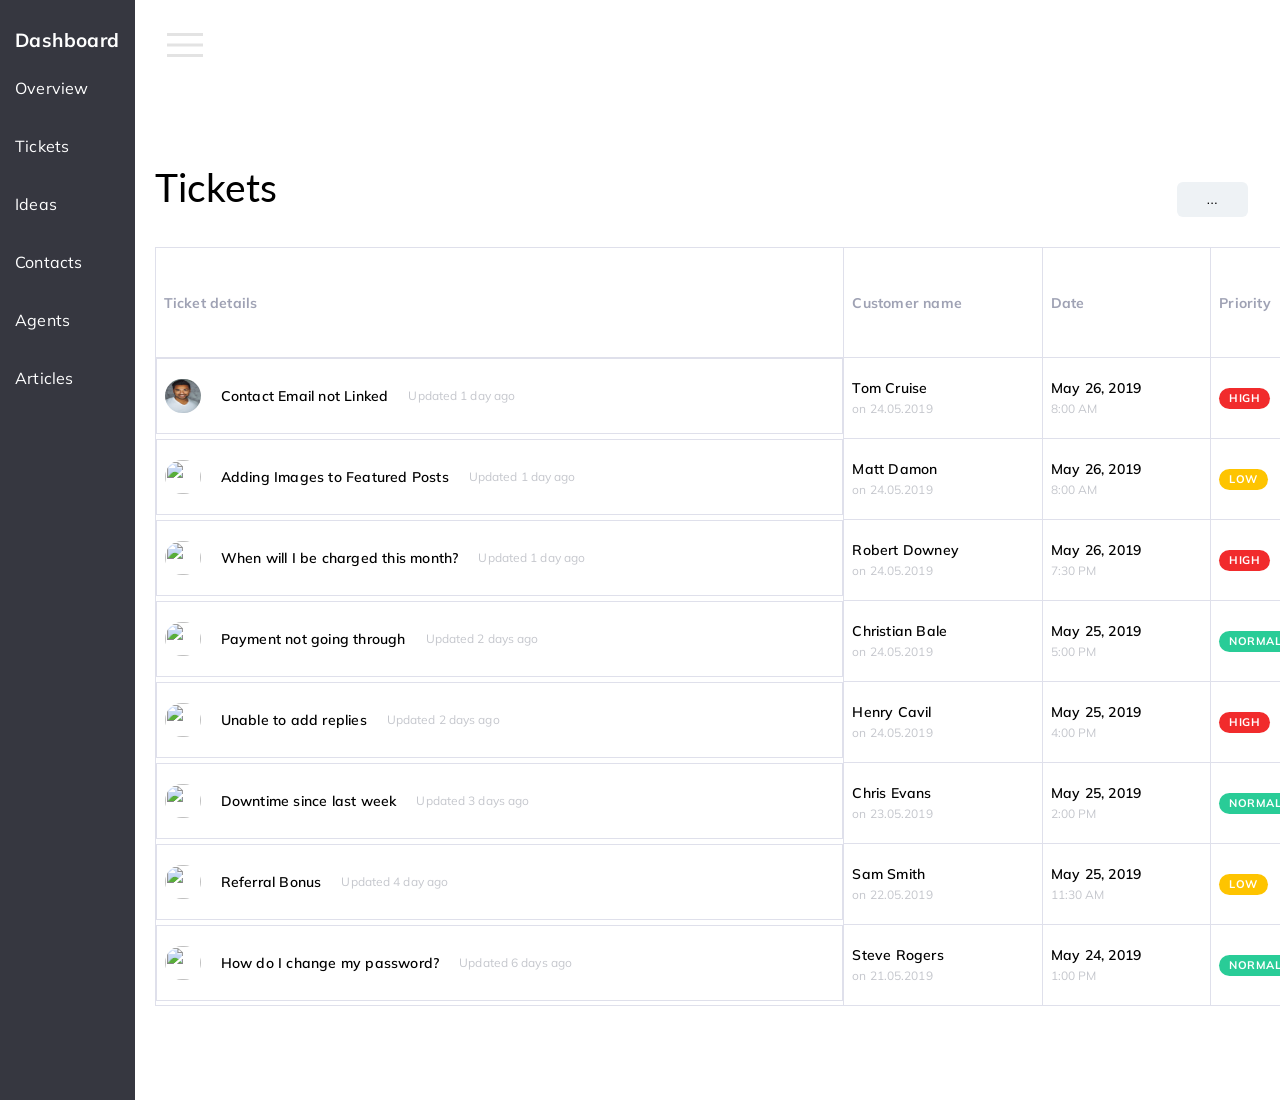
==== pages/tickets.html @ 7c100491 "sayt tayyor" ====
<!DOCTYPE html>
<html lang="en">
<head>
    <meta charset="UTF-8">
    <meta name="viewport" content="width=device-width, initial-scale=1.0">
    <title>Tickets</title>
    <link rel="stylesheet" href="/css/main.css">
    <link rel="preconnect" href="https://fonts.googleapis.com">
<link rel="preconnect" href="https://fonts.gstatic.com" crossorigin>
<link href="https://fonts.googleapis.com/css2?family=Mulish:ital,wght@0,200..1000;1,200..1000&display=swap" rel="stylesheet">
<link href="https://fonts.googleapis.com/css2?family=Lato:ital,wght@0,100;0,300;0,400;0,700;0,900;1,100;1,300;1,400;1,700;1,900&display=swap" rel="stylesheet">
<link rel="preconnect" href="https://fonts.googleapis.com">
</head>
<body>
    
<div class="sidebar" id="sidebar">
       <ul>
            
            <h2> Dashboard</h2>
           
            <li><a href="/index.html">Overview</a></li>
            <li><a href="/pages/tickets.html">Tickets</a></li>
            <li><a href="#">Ideas</a></li> 
            <li><a href="#">Contacts</a></li>
            <li><a href="#">Agents</a></li>
            <li><a href="#">Articles</a></li>
        </ul>
    </div>
    <div class="main-content">
        <button id="menuButton">
           <img src="/images/menu_50dp_E3E3E3_FILL0_wght400_GRAD0_opsz48.svg" alt="">
        </button>
        <div class="btns">
            <div class="btns1">
        <h1>Tickets</h1>
        </div>
        <div class="btns2">        
  <button class="btn-1">...</button> 
  <button class="btn-2">Add</button>
  </div>   
       </div>
<table>
        
        <thead>
            <tr>
                <th>Ticket details</th>
                <th>Customer name</th>
                <th>Date</th>
                <th>Priority</th>
            </tr>
        </thead>
        <tbody>
            <tr>
                <td class="img-border">
                    <img src="/images/4baf4d2bd8fb045ed027c0dfb86232865d2d1ee0.png" alt="">
                    Contact Email not Linked <br><span>Updated 1 day ago</span></td>
                <td>Tom Cruise <br><span>on 24.05.2019</span></td>
                <td>May 26, 2019 <br><span>8:00 AM</span></td>
                <td><button class="High">HIGH</button></td>
                
                
            </tr>

<tr>
    <td class="img-border">
        <img src="" alt="">
        Adding Images to Featured Posts <br><span>Updated 1 day ago</span></td>
    <td>Matt Damon <br><span>on 24.05.2019</span></td>
    <td>May 26, 2019 <br><span>8:00 AM</span></td>
    <td><button class="low">LOW</button></td>
</tr>

<tr>
    <td class="img-border">
        <img src="" alt="">
        When will I be charged this month? <br><span>Updated 1 day ago</span></td>
    <td>Robert Downey <br><span>on 24.05.2019</span></td>
    <td>May 26, 2019 <br><span>7:30 PM</span></td>
    <td><button class="High">HIGH</button></td>
</tr>

<tr>
   <td class="img-border">
   <img src="" alt="">
    Payment not going through <br><span>Updated 2 days ago</span></td>
   <td>Christian Bale <br><span>on 24.05.2019</span></td>
   <td>May 25, 2019 <br><span>5:00 PM</span></td>
   <td><button class="Normal">NORMAL</button></td>
</tr>


<tr>
    <td class="img-border">
        <img src="" alt="">
        Unable to add replies <br> <span>Updated 2 days ago</span></td>
    <td>Henry Cavil <br><span>on 24.05.2019</span></td>
    <td>May 25, 2019 <br><span>4:00 PM</span></td>
    <td> <button class="High">HIGH</button></td>
</tr>

<tr>
    <td class="img-border">
        <img src="" alt="">
        Downtime since last week <br><span>Updated 3 days ago</span></td>
    <td>Chris Evans <br><span>on 23.05.2019</span></td>
    <td>May 25, 2019 <br><span>2:00 PM</span></td>
    <td><button class="Normal">NORMAL</button></td>
</tr>


<tr>
    <td class="img-border">
        <img src="" alt="">
        Referral Bonus <br><span>Updated 4 day ago</span></td>
    <td>Sam Smith <br><span>on 22.05.2019</span></td>
    <td>May 25, 2019 <br><span>11:30 AM</span></td>
    <td><button class="low">LOW</button></td>
</tr>

<tr>
    <td class="img-border">
        <img src="" alt="">
        How do I change my password? <br><span>Updated 6 days ago</span></td>
    <td>Steve Rogers <br><span>on 21.05.2019</span></td>
    <td>May 24, 2019 <br><span>1:00 PM</span></td>
    <td><button class="Normal">NORMAL</button></td>
</tr>

        </tbody>
       
    </table>

    </div>

    <script src="/js/main.js"></script>
</body>
</html>
---- css/main.css ----
body {
  font-family: Arial, sans-serif;
  margin: 0;
  padding: 0;
  display: flex;
}

.sidebar {
  width: 250px;
  background-color: #363740;
  color: white;
  height: 100vh;
  padding: 15px;
  box-sizing: border-box;
  transition: width 0.3s;
  height: 1100px;
}

.sidebar ul {
  list-style-type: none;
  padding: 0;
}

.sidebar ul li {
  margin: 20px 0;
}

.sidebar ul li a {
  color: white;
  text-decoration: none;
}

.main-content {
  flex-grow: 1;
  padding: 20px;
}

table {
  width: 100%;
  border-collapse: collapse;
}


th,
td {
  border: 1.5px solid #DFE0EB;
  
 }

table{
  border: 1.5px solid #DFE0EB;
}

td{
  font-family: Mulish;
font-weight: 600;
font-style: SemiBold;
font-size: 14px;
line-height: 20px;
letter-spacing: 0.2px;

}



th{
  font-family: Mulish;
font-weight: 700;
font-style: Bold;
font-size: 14px;
line-height: 100%;
letter-spacing: 0.2px;
color: #9FA2B4;

}

th,
td {
  padding: 8px;
  text-align: left;
}




#menuButton {
  background: none;
  border: none;
  color: rgb(7, 7, 7);
  font-size: 24px;
  cursor: pointer;
  margin-bottom: 51px;
}

li {
    padding-top:10px; 
    padding-bottom: 10px;
}

span{
    color: #C5C7CD;
    font-family: Mulish;
font-weight: 400;
font-style: Regular;
font-size: 12px;
line-height: 16px;
letter-spacing: 0.1px;

}

h2{
  font-family: Mulish;
font-weight: 700;
font-style: Bold;
font-size: 19px;
line-height: 100%;
letter-spacing: 0.4px;


}

h1{
  font-family: Lato;
font-weight: 400;
font-size: 39px;
line-height: 100%;
letter-spacing: 0%;

}

a{
  font-family: Mulish;
font-weight: 400;
font-style: Regular;
font-size: 16px;
line-height: 100%;
letter-spacing: 0.2px;
color: #A4A6B3;
}

.Normal{
    font-family: Mulish;
font-weight: 700;
font-size: 11px;
line-height: 100%;
letter-spacing: 0.5px;
text-align: center;
vertical-align: middle;
text-transform: uppercase;
background-color: #29CC97;
color: white;
border: none;
border-radius: 100px;
padding: 5px 10px 5px 10px;
}

.High{
  font-family: Mulish;
font-weight: 700;
font-size: 11px;
line-height: 100%;
letter-spacing: 0.5px;
text-align: center;
vertical-align: middle;
text-transform: uppercase;
background-color: #F12B2C;
color:  white;
border: none;
border-radius: 100px;
padding: 5px 10px 5px 10px;
}

.low{
  font-family: Mulish;
font-weight: 700;
font-size: 11px;
line-height: 100%;
letter-spacing: 0.5px;
text-align: center;
vertical-align: middle;
text-transform: uppercase;
background-color: #FEC400;
color:  white;
border: none;
border-radius: 100px;
padding: 5px 10px 5px 10px;
}


thead tr th{
  background-color: white;
 
}

td{
  padding-bottom: 20px;
  padding-top: 20px;
}

thead{
  height: 110px;
  border: 1.5px solid #DFE0EB;
}

.btn-1 {
    width: 71px;
height: 35px;
top: 134px;
left: 1331.81px;
border-radius: 6px;
opacity: 1;
background-color:#EEF2F5;
padding: 9px 18px 9px 18px;
border: none;


}

.btn-2{
      width: 71px;
height: 35px;
top: 134px;
left: 1331.81px;
border-radius: 6px;
opacity: 1;
background-color: #10CD45;
padding:  9px 18px 9px 18px;
border: none;
}

.btns2{
    display: flex;
    gap: 32px;
    margin-left: 900px;
    margin-top: 55px;
    margin-bottom: 30px;
}

.btns{
    display: flex;
    align-items: center;
}
.img-border{
  display: flex;
  align-items: center;
gap: 20px;

}

.img-border img{
  width: 36px;
height: 34px;
top: 294.38px;
left: 302.45px;
opacity: 1;
border-radius: 360px;
}
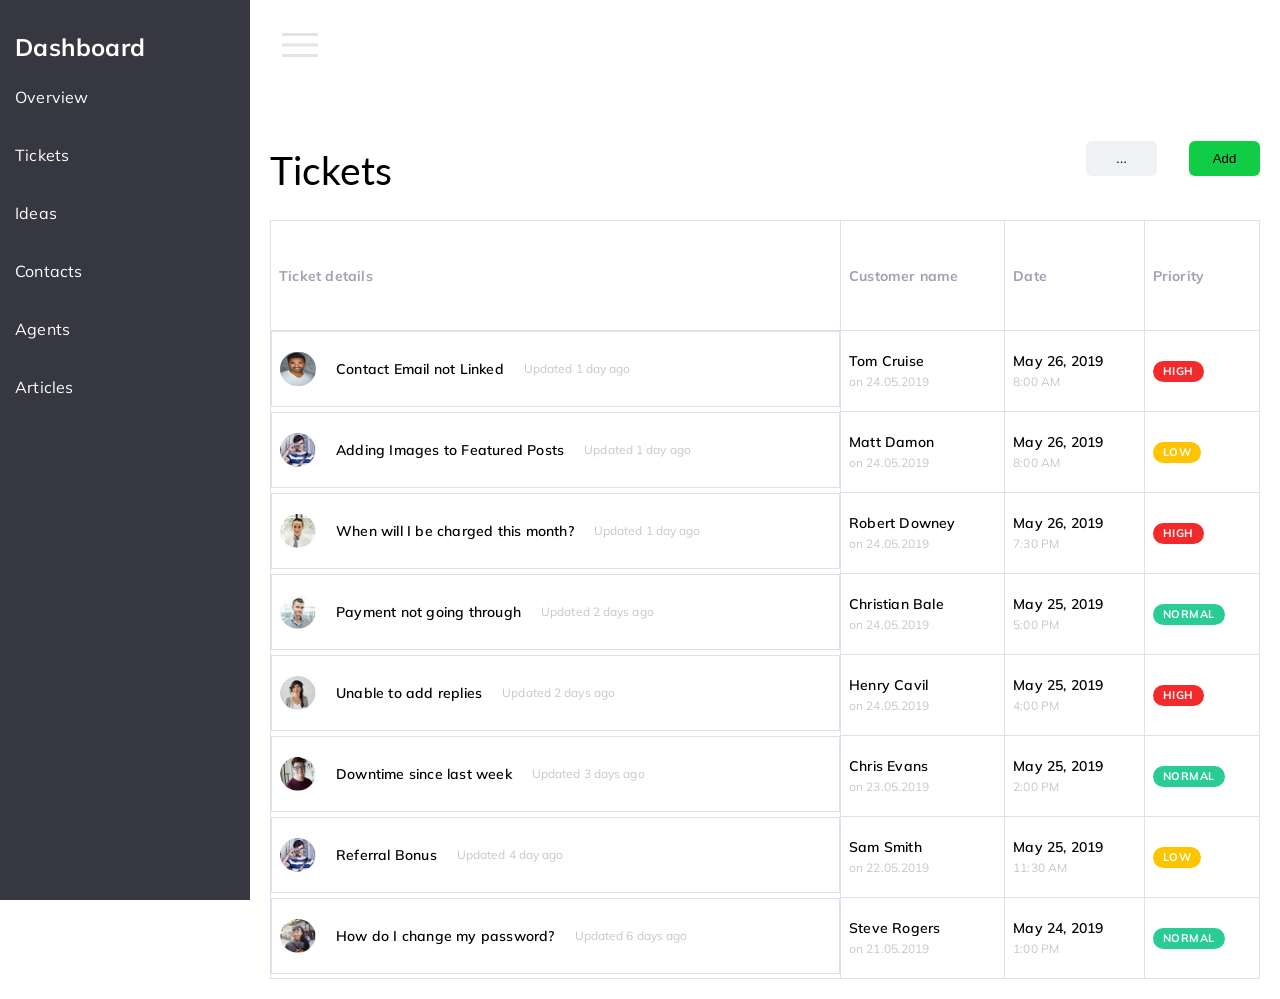
==== commit a09b3b5f: "responsive" ====
--- a/pages/tickets.html
+++ b/pages/tickets.html
@@ -5,6 +5,7 @@
     <meta name="viewport" content="width=device-width, initial-scale=1.0">
     <title>Tickets</title>
     <link rel="stylesheet" href="/css/main.css">
+
     <link rel="preconnect" href="https://fonts.googleapis.com">
 <link rel="preconnect" href="https://fonts.gstatic.com" crossorigin>
 <link href="https://fonts.googleapis.com/css2?family=Mulish:ital,wght@0,200..1000;1,200..1000&display=swap" rel="stylesheet">
@@ -16,7 +17,7 @@
 <div class="sidebar" id="sidebar">
        <ul>
             
-            <h2> Dashboard</h2>
+<a href="/index.html"><h2 class="sidebar-title"> Dashboard</h2></a>
            
             <li><a href="/index.html">Overview</a></li>
             <li><a href="/pages/tickets.html">Tickets</a></li>
@@ -27,7 +28,7 @@
         </ul>
     </div>
     <div class="main-content">
-        <button id="menuButton">
+        <button id="menuButton" type="button" aria-controls="sidebar" aria-expanded="true" aria-label="Toggle navigation">
            <img src="/images/menu_50dp_E3E3E3_FILL0_wght400_GRAD0_opsz48.svg" alt="">
         </button>
         <div class="btns">
@@ -39,6 +40,7 @@
   <button class="btn-2">Add</button>
   </div>   
        </div>
+<div class="table-container">
 <table>
         
         <thead>
@@ -63,7 +65,7 @@
 
 <tr>
     <td class="img-border">
-        <img src="" alt="">
+        <img src="/images/Ellipse 10.png" alt="">
         Adding Images to Featured Posts <br><span>Updated 1 day ago</span></td>
     <td>Matt Damon <br><span>on 24.05.2019</span></td>
     <td>May 26, 2019 <br><span>8:00 AM</span></td>
@@ -72,7 +74,7 @@
 
 <tr>
     <td class="img-border">
-        <img src="" alt="">
+        <img src="/images/Ellipse 3.png" alt="">
         When will I be charged this month? <br><span>Updated 1 day ago</span></td>
     <td>Robert Downey <br><span>on 24.05.2019</span></td>
     <td>May 26, 2019 <br><span>7:30 PM</span></td>
@@ -81,7 +83,7 @@
 
 <tr>
    <td class="img-border">
-   <img src="" alt="">
+   <img src="/images/Ellipse 7.png" alt="">
     Payment not going through <br><span>Updated 2 days ago</span></td>
    <td>Christian Bale <br><span>on 24.05.2019</span></td>
    <td>May 25, 2019 <br><span>5:00 PM</span></td>
@@ -91,7 +93,7 @@
 
 <tr>
     <td class="img-border">
-        <img src="" alt="">
+        <img src="/images/Ellipse 8.png" alt="">
         Unable to add replies <br> <span>Updated 2 days ago</span></td>
     <td>Henry Cavil <br><span>on 24.05.2019</span></td>
     <td>May 25, 2019 <br><span>4:00 PM</span></td>
@@ -100,7 +102,7 @@
 
 <tr>
     <td class="img-border">
-        <img src="" alt="">
+        <img src="/images/Ellipse 9.png" alt="">
         Downtime since last week <br><span>Updated 3 days ago</span></td>
     <td>Chris Evans <br><span>on 23.05.2019</span></td>
     <td>May 25, 2019 <br><span>2:00 PM</span></td>
@@ -110,7 +112,7 @@
 
 <tr>
     <td class="img-border">
-        <img src="" alt="">
+        <img src="/images/Ellipse 10.png" alt="">
         Referral Bonus <br><span>Updated 4 day ago</span></td>
     <td>Sam Smith <br><span>on 22.05.2019</span></td>
     <td>May 25, 2019 <br><span>11:30 AM</span></td>
@@ -119,7 +121,7 @@
 
 <tr>
     <td class="img-border">
-        <img src="" alt="">
+        <img src="/images/Ellipse 6.png" alt="">
         How do I change my password? <br><span>Updated 6 days ago</span></td>
     <td>Steve Rogers <br><span>on 21.05.2019</span></td>
     <td>May 24, 2019 <br><span>1:00 PM</span></td>
@@ -129,6 +131,7 @@
         </tbody>
        
     </table>
+    </div>
 
     </div>
 
--- a/css/main.css
+++ b/css/main.css
@@ -4,6 +4,13 @@
   padding: 0;
   display: flex;
 }
+
+
+
+
+
+
+
 
 .sidebar {
   width: 250px;
@@ -117,6 +124,15 @@
 letter-spacing: 0.4px;
 
 
+}
+
+.sidebar > ul > a {
+  text-decoration: none;
+}
+
+.sidebar-title {
+  color: #fff;
+  font-size: 24px;
 }
 
 h1{
@@ -255,3 +271,139 @@
 opacity: 1;
 border-radius: 360px;
 }
+
+.sidebar {
+  flex: 0 0 250px;
+  height: 100vh;
+  position: sticky;
+  top: 0;
+  overflow-y: auto;
+}
+
+.sidebar.is-collapsed {
+  flex-basis: 0;
+  width: 0;
+  padding-left: 0;
+  padding-right: 0;
+  overflow: hidden;
+}
+
+.main-content {
+  min-width: 0;
+}
+
+.btns {
+  justify-content: space-between;
+  gap: 16px;
+}
+
+.btns1,
+.btns2 {
+  min-width: 0;
+}
+
+.btns2 {
+  margin: 0 0 30px;
+  flex-shrink: 0;
+}
+
+h1 {
+  margin: 24px 0 30px;
+}
+
+.table-container {
+  width: 100%;
+  overflow-x: auto;
+  -webkit-overflow-scrolling: touch;
+}
+
+table {
+  min-width: 680px;
+}
+
+@media (max-width: 768px) {
+  body {
+    display: block;
+  }
+
+  .sidebar {
+    position: fixed;
+    z-index: 10;
+    inset: 0 auto 0 0;
+    width: min(250px, 82vw);
+    height: 100dvh;
+    flex-basis: auto;
+    transform: translateX(-100%);
+    transition: transform 0.3s ease;
+  }
+
+  .sidebar.is-open {
+    transform: translateX(0);
+  }
+
+  .sidebar.is-collapsed {
+    width: min(250px, 82vw);
+    padding: 15px;
+  }
+
+  .main-content {
+    width: 100%;
+    box-sizing: border-box;
+    padding: 16px;
+  }
+
+  #menuButton {
+    display: inline-flex;
+    align-items: center;
+    justify-content: center;
+    width: 44px;
+    height: 44px;
+    margin: 0 0 8px;
+    padding: 0;
+  }
+
+  #menuButton img {
+    width: 32px;
+    height: 32px;
+  }
+
+  .btns {
+    align-items: center;
+    flex-wrap: wrap;
+  }
+
+  h1 {
+    margin: 8px 0 20px;
+    font-size: clamp(28px, 7vw, 39px);
+  }
+
+  .btns2 {
+    gap: 12px;
+    margin: 0 0 20px auto;
+  }
+
+  td {
+    padding: 14px 8px;
+  }
+}
+
+@media (max-width: 420px) {
+  .main-content {
+    padding: 12px;
+  }
+
+  .btns {
+    gap: 8px;
+  }
+
+  .btns2 {
+    gap: 8px;
+  }
+
+  .btn-1,
+  .btn-2 {
+    width: auto;
+    min-width: 56px;
+    padding: 9px 14px;
+  }
+}
